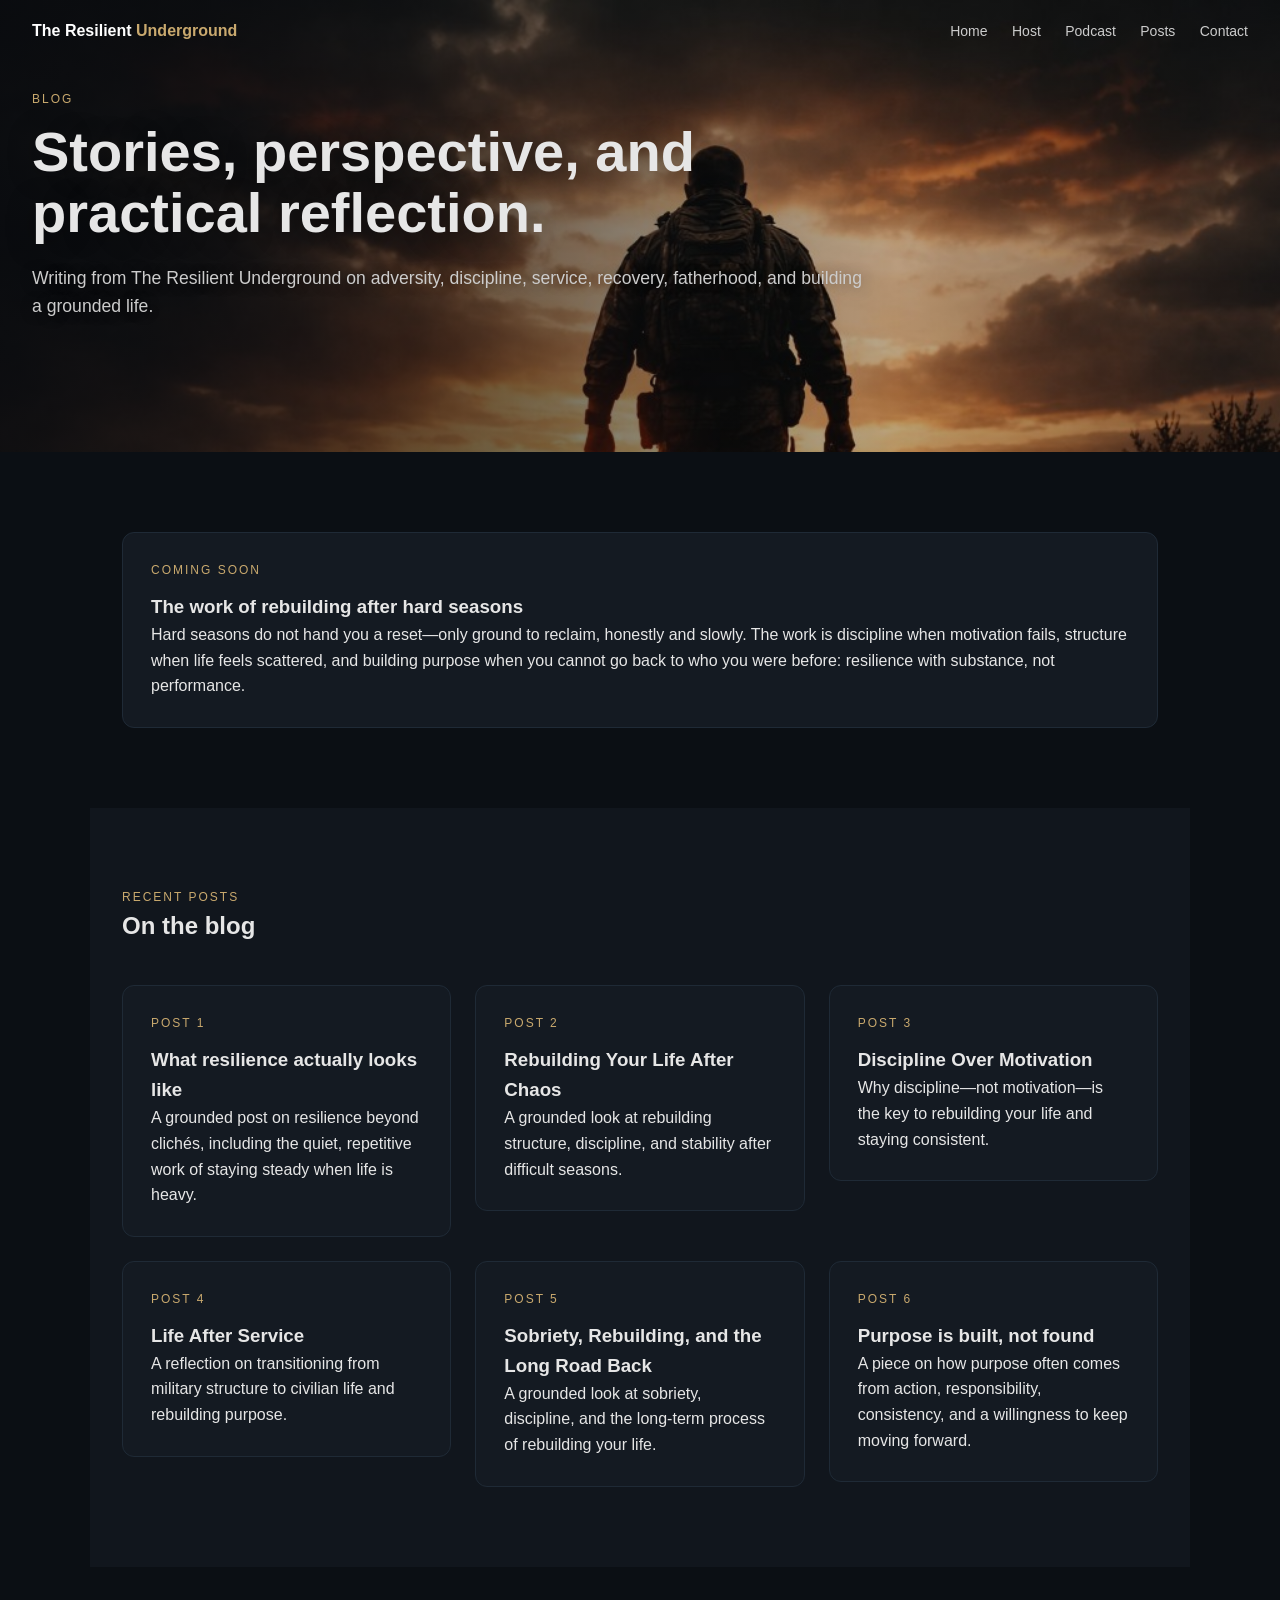
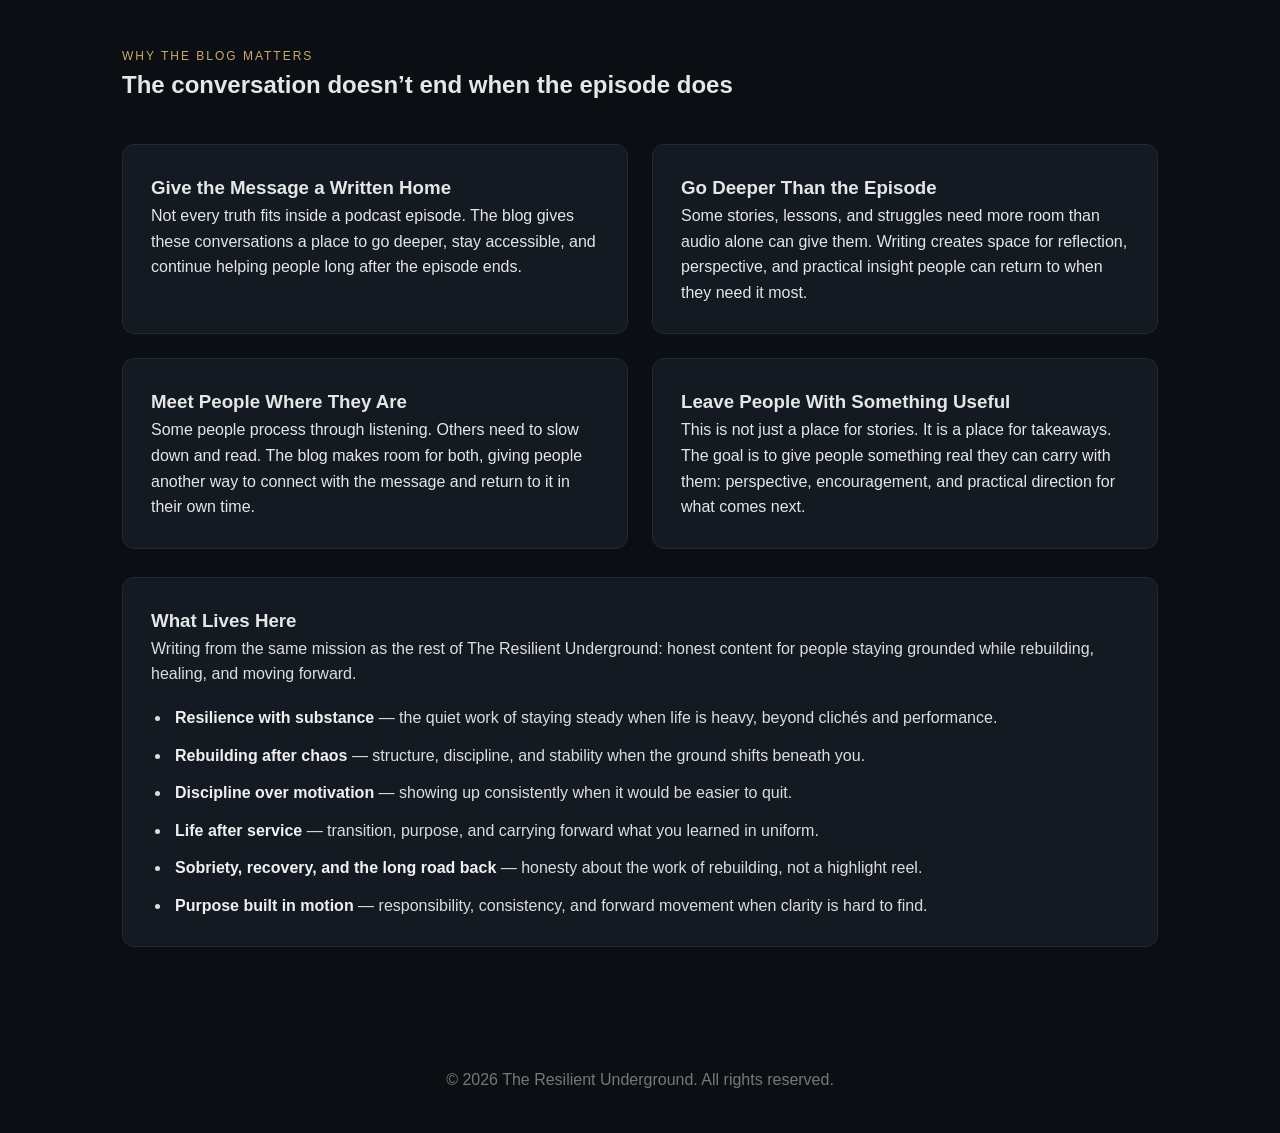
==== blog.html @ d8cbc5ac "Hero image: full-width bleed; keep strip height (100% auto) Made-with: Cursor" ====
<!DOCTYPE html>
<html lang="en">
<head>
<meta charset="UTF-8" />
<meta name="viewport" content="width=device-width, initial-scale=1.0"/>
<link rel="icon" href="favicon.png" type="image/png" />
<link rel="apple-touch-icon" href="favicon.png" />
<title>Blog | The Resilient Underground</title>
<meta name="description" content="Blog posts from The Resilient Underground on resilience, mental health, rebuilding, fatherhood, and purpose." />
<link rel="stylesheet" href="styles.css?v=20260421-2"/>
</head>
<body>

<header class="hero">
<nav class="nav">
<a class="brand" href="index.html" aria-label="The Resilient Underground home">
<span class="logo-main">The Resilient</span>
<span class="logo-accent">Underground</span>
</a>

<div class="nav-links">
<a href="index.html">Home</a>
<a href="host.html">Host</a>
<a href="podcast.html">Podcast</a>
<a href="#posts">Posts</a>
<a href="contact.html">Contact</a>
</div>
</nav>

<div class="hero-inner">
<p class="eyebrow">Blog</p>
<h1>Stories, perspective, and practical reflection.</h1>
<p class="hero-copy">
Writing from The Resilient Underground on adversity, discipline, service, recovery,
fatherhood, and building a grounded life.
</p>
</div>
</header>

<main>
<section id="featured-post" class="section" aria-label="Featured post">
<div class="card">
<p class="eyebrow">Coming Soon</p>
<h3>The work of rebuilding after hard seasons</h3>
<p>
Hard seasons do not hand you a reset—only ground to reclaim, honestly and
slowly. The work is discipline when motivation fails, structure when life
feels scattered, and building purpose when you cannot go back to who you were
before: resilience with substance, not performance.
</p>
</div>
</section>

<section id="posts" class="section section-alt">
<div class="section-header">
<p class="section-kicker">Recent Posts</p>
<h2>On the blog</h2>
</div>

<div class="grid">
<a href="post-1.html" class="post-link">
<div class="card topic-card">
<p class="eyebrow">Post 1</p>
<h3>What resilience actually looks like</h3>
<p>
A grounded post on resilience beyond clichés, including the quiet,
repetitive work of staying steady when life is heavy.
</p>
</div>
</a>

<a href="post-2.html" class="post-link">
<div class="card topic-card">
<p class="eyebrow">Post 2</p>
<h3>Rebuilding Your Life After Chaos</h3>
<p>
A grounded look at rebuilding structure, discipline, and stability after
difficult seasons.
</p>
</div>
</a>

<a href="post-3.html" class="post-link">
<div class="card topic-card">
<p class="eyebrow">Post 3</p>
<h3>Discipline Over Motivation</h3>
<p>
Why discipline—not motivation—is the key to rebuilding your life and staying consistent.
</p>
</div>
</a>

<a href="post-4.html" class="post-link">
<div class="card topic-card">
<p class="eyebrow">Post 4</p>
<h3>Life After Service</h3>
<p>
A reflection on transitioning from military structure to civilian life and rebuilding purpose.
</p>
</div>
</a>

      <a href="post-5.html" class="post-link">
  <div class="card topic-card">
    <p class="eyebrow">Post 5</p>
    <h3>Sobriety, Rebuilding, and the Long Road Back</h3>
    <p>
      A grounded look at sobriety, discipline, and the long-term process of rebuilding your life.
    </p>
  </div>
</a>

<a href="post-6.html" class="post-link">
<div class="card topic-card">
<p class="eyebrow">Post 6</p>
<h3>Purpose is built, not found</h3>
<p>
A piece on how purpose often comes from action, responsibility,
consistency, and a willingness to keep moving forward.
</p>
</div>
</a>
</div>
</section>

<section id="why-blog" class="section">
<div class="section-header">
<p class="section-kicker">Why the Blog Matters</p>
<h2>The conversation doesn’t end when the episode does</h2>
</div>

<div class="two-column">
<div class="card">
<h3>Give the Message a Written Home</h3>
<p>
Not every truth fits inside a podcast episode. The blog gives these conversations a place to go deeper, stay accessible, and continue helping people long after the episode ends.
</p>
</div>

<div class="card">
<h3>Go Deeper Than the Episode</h3>
<p>
Some stories, lessons, and struggles need more room than audio alone can give them. Writing creates space for reflection, perspective, and practical insight people can return to when they need it most.
</p>
</div>

<div class="card">
<h3>Meet People Where They Are</h3>
<p>
Some people process through listening. Others need to slow down and read. The blog makes room for both, giving people another way to connect with the message and return to it in their own time.
</p>
</div>

<div class="card">
<h3>Leave People With Something Useful</h3>
<p>
This is not just a place for stories. It is a place for takeaways. The goal is to give people something real they can carry with them: perspective, encouragement, and practical direction for what comes next.
</p>
</div>
</div>

<div class="card what-lives-here">
<h3>What Lives Here</h3>
<p class="what-lives-intro">
Writing from the same mission as the rest of The Resilient Underground: honest content for people staying grounded while rebuilding, healing, and moving forward.
</p>
<ul class="what-lives-list">
<li><strong>Resilience with substance</strong> — the quiet work of staying steady when life is heavy, beyond clichés and performance.</li>
<li><strong>Rebuilding after chaos</strong> — structure, discipline, and stability when the ground shifts beneath you.</li>
<li><strong>Discipline over motivation</strong> — showing up consistently when it would be easier to quit.</li>
<li><strong>Life after service</strong> — transition, purpose, and carrying forward what you learned in uniform.</li>
<li><strong>Sobriety, recovery, and the long road back</strong> — honesty about the work of rebuilding, not a highlight reel.</li>
<li><strong>Purpose built in motion</strong> — responsibility, consistency, and forward movement when clarity is hard to find.</li>
</ul>
</div>
</section>
</main>

<footer class="footer">
<p>© 2026 The Resilient Underground. All rights reserved.</p>
</footer>

</body>
</html>
---- styles.css ----
/* RESET */
* {
  margin: 0;
  padding: 0;
  box-sizing: border-box;
}

/* BASE */
html {
  overflow-x: hidden;
}

body {
  font-family: -apple-system, BlinkMacSystemFont, "Segoe UI", Roboto, sans-serif;
  background: #0b0f14;
  color: #e6e6e6;
  line-height: 1.6;
  width: 100%;
}

/* NAV */
.nav {
  display: flex;
  justify-content: space-between;
  align-items: center;
  padding: 24px 32px;
  position: relative;
  z-index: 10;
}

.nav-links a {
  margin-left: 20px;
  text-decoration: none;
  color: #ccc;
  font-size: 14px;
}

.nav-links a:hover {
  color: #fff;
}

/* BRAND */
.brand {
  font-weight: bold;
}

a.brand {
  text-decoration: none;
  color: inherit;
  cursor: pointer;
}

a.brand:hover {
  opacity: 0.92;
}

.logo-main {
  color: #fff;
}

.logo-accent {
  color: #c9a96e;
}

/* HERO — one shared block for every page.
   hero-bg.png is 1024×682. The photo strip uses a fraction of full width-height so the
   hero is shorter, main content sits higher, and copy sits under the nav (not pinned
   to the bottom). Taller pages still grow below the strip when copy + nav need it. */
.hero {
  --hero-photo-h-raw: min(calc(100vw * 682 / 1024 * 0.53), 500px);
  --hero-photo-h: max(var(--hero-photo-h-raw), 210px);
  position: relative;
  width: 100vw;
  margin-left: calc(50% - 50vw);
  margin-right: calc(50% - 50vw);
  box-sizing: border-box;
  min-height: var(--hero-photo-h);
  background-color: #0b0f14;
  background-image: none;
  display: flex;
  flex-direction: column;
  justify-content: flex-start;
}

.hero > .nav {
  padding-top: 18px;
  padding-bottom: 18px;
}

.hero::after {
  content: "";
  position: absolute;
  top: 0;
  left: 0;
  right: 0;
  width: 100%;
  height: var(--hero-photo-h);
  z-index: 0;
  overflow: hidden;
  background-color: #0b0f14;
  background-image: url("hero-bg.png");
  /* Full bleed left–right; strip height unchanged—extra image height clips at bottom */
  background-size: 100% auto;
  background-position: center top;
  background-repeat: no-repeat;
  pointer-events: none;
}

/* Readable overlay: keeps gold/white text legible without changing palette */
.hero::before {
  content: "";
  position: absolute;
  inset: 0;
  z-index: 1;
  pointer-events: none;
  background: linear-gradient(
    90deg,
    rgba(8, 10, 14, 0.88) 0%,
    rgba(8, 10, 14, 0.55) 42%,
    rgba(8, 10, 14, 0.28) 70%,
    rgba(8, 10, 14, 0.45) 100%
  );
}

.hero-inner {
  position: relative;
  z-index: 2;
  padding: 28px 32px 36px;
  max-width: 900px;
}

.hero-inner h1 {
  text-shadow: 0 2px 28px rgba(0, 0, 0, 0.45);
}

/* Home — tighter headline so copy sits in the left “sky” band beside the figure */
.hero--home .hero-inner h1 {
  font-size: clamp(2rem, 4.8vw, 2.85rem);
  line-height: 1.12;
  margin-bottom: 14px;
}

.hero-inner .hero-copy {
  text-shadow: 0 1px 14px rgba(0, 0, 0, 0.35);
}

/* TEXT STYLES */
.eyebrow {
  text-transform: uppercase;
  letter-spacing: 2px;
  font-size: 12px;
  color: #c9a96e;
  margin-bottom: 12px;
}

h1 {
  font-size: 3.5rem;
  line-height: 1.1;
  margin-bottom: 20px;
}

.hero-copy {
  font-size: 1.1rem;
  color: #ccc;
  margin-bottom: 24px;
}

/* BUTTONS */
.btn-primary {
  background: #c9a96e;
  color: #000;
  padding: 12px 22px;
  border-radius: 6px;
  text-decoration: none;
  font-weight: 600;
  margin-right: 10px;
}

.btn-secondary {
  border: 1px solid #555;
  color: #ddd;
  padding: 12px 22px;
  border-radius: 6px;
  text-decoration: none;
}

/* SECTIONS */
.section {
  padding: 80px 32px;
  max-width: 1100px;
  margin: auto;
}

.section-alt {
  background: #11161d;
}

/* HEADERS */
.section-header {
  margin-bottom: 40px;
}

.section-kicker {
  color: #c9a96e;
  font-size: 12px;
  text-transform: uppercase;
  letter-spacing: 2px;
}

/* GRID */
.grid {
  display: grid;
  grid-template-columns: repeat(3, 1fr);
  gap: 24px;
}

/* TWO COLUMN */
.two-column {
  display: grid;
  grid-template-columns: repeat(2, 1fr);
  gap: 24px;
}

/* CARDS */
.card {
  background: #141a22;
  padding: 28px;
  border-radius: 12px;
  border: 1px solid #1f2a36;
  transition: 0.2s ease;
}

.card:hover {
  transform: translateY(-4px);
  border-color: #c9a96e;
}

/* Blog — “What Lives Here” thematic list */
.what-lives-here {
  margin-top: 28px;
}

.what-lives-intro {
  margin-bottom: 18px;
  color: #ddd;
}

.what-lives-list {
  margin: 0;
  padding-left: 1.25rem;
  color: #ddd;
  display: flex;
  flex-direction: column;
  gap: 12px;
}

.what-lives-list li {
  padding-left: 0.25rem;
}

.what-lives-list strong {
  color: #f0f0f0;
  font-weight: 600;
}

/* BLOG */
.blog-container {
  max-width: 800px;
  margin: auto;
}

.host-bio p {
  margin-bottom: 1.35rem;
  color: #ddd;
  font-size: 1.05rem;
  line-height: 1.7;
}

.host-bio p:last-child {
  margin-bottom: 0;
}

.blog-intro {
  font-size: 1.2rem;
  margin-bottom: 24px;
  color: #ddd;
}

.blog-container h2 {
  margin-top: 28px;
  margin-bottom: 10px;
}

.blog-close {
  margin-top: 40px;
  font-weight: bold;
}

/* LINKS */
.post-link {
  text-decoration: none;
  color: inherit;
}

/* LAUNCH EMAIL SIGNUP */
.signup {
  display: flex;
  flex-direction: column;
  gap: 10px;
  margin-top: 22px;
}

.signup-label {
  position: absolute;
  width: 1px;
  height: 1px;
  padding: 0;
  margin: -1px;
  overflow: hidden;
  clip: rect(0, 0, 0, 0);
  white-space: nowrap;
  border: 0;
}

.signup-honeypot {
  position: absolute;
  left: -9999px;
  width: 1px;
  height: 1px;
  opacity: 0;
}

.signup-row {
  display: flex;
  gap: 12px;
  flex-wrap: wrap;
  align-items: stretch;
}

.signup-row input[type="email"] {
  flex: 1 1 260px;
  min-width: 220px;
  padding: 14px 16px;
  border-radius: 10px;
  border: 1px solid #39444f;
  background: #0f1419;
  color: #e6e6e6;
  font-size: 1rem;
}

.signup-row input[type="email"]::placeholder {
  color: #98a3ad;
}

.signup-row input[type="email"]:focus {
  outline: 2px solid #c9a96e;
  outline-offset: 2px;
}

.signup-row button[type="submit"] {
  padding: 14px 22px;
  border: none;
  border-radius: 10px;
  background: #c9a96e;
  color: #0b0f14;
  font-weight: 700;
  font-size: 1rem;
  cursor: pointer;
}

.signup-row button[type="submit"]:hover {
  filter: brightness(1.05);
}

.signup-thanks {
  display: none;
  margin-top: 16px;
  padding: 14px 16px;
  border-radius: 10px;
  border: 1px solid #2a4a3a;
  background: rgba(42, 74, 58, 0.25);
  color: #c8e6d5;
}

.signup-thanks:target {
  display: block;
}

.small-note {
  margin-top: 12px;
  color: #9eabb6;
  font-size: 0.9rem;
}

/* CONTACT */
.contact-intro-card .contact-email-link {
  font-size: 1.25rem;
  font-weight: 600;
  color: #c9a96e;
  text-decoration: none;
  word-break: break-all;
}

.contact-intro-card .contact-email-link:hover {
  text-decoration: underline;
}

.contact-form-lead {
  margin-top: 12px;
  max-width: 640px;
  color: #b8c0c8;
  font-size: 1rem;
  line-height: 1.55;
}

.contact-form-lead a {
  color: #c9a96e;
  text-decoration: none;
}

.contact-form-lead a:hover {
  text-decoration: underline;
}

.contact-form {
  display: flex;
  flex-direction: column;
  gap: 18px;
  margin-top: 8px;
  max-width: 560px;
}

.contact-honeypot {
  position: absolute;
  left: -9999px;
  width: 1px;
  height: 1px;
  opacity: 0;
}

.contact-field {
  display: flex;
  flex-direction: column;
  gap: 8px;
}

.contact-label {
  font-size: 0.9rem;
  font-weight: 600;
  color: #c8d0d8;
}

.contact-form input[type="text"],
.contact-form input[type="email"],
.contact-form textarea {
  padding: 14px 16px;
  border-radius: 10px;
  border: 1px solid #39444f;
  background: #0f1419;
  color: #e6e6e6;
  font-size: 1rem;
  font-family: inherit;
  width: 100%;
}

.contact-form textarea {
  resize: vertical;
  min-height: 140px;
}

.contact-form input::placeholder,
.contact-form textarea::placeholder {
  color: #98a3ad;
}

.contact-form input:focus,
.contact-form textarea:focus {
  outline: 2px solid #c9a96e;
  outline-offset: 2px;
}

.contact-submit {
  align-self: flex-start;
  margin-top: 4px;
  padding: 14px 26px;
  border: none;
  border-radius: 10px;
  background: #c9a96e;
  color: #0b0f14;
  font-weight: 700;
  font-size: 1rem;
  cursor: pointer;
  font-family: inherit;
}

.contact-submit:hover {
  filter: brightness(1.05);
}

.contact-thanks {
  display: none;
  margin-top: 20px;
  padding: 14px 16px;
  border-radius: 10px;
  border: 1px solid #2a4a3a;
  background: rgba(42, 74, 58, 0.25);
  color: #c8e6d5;
}

.contact-thanks:target {
  display: block;
}

.contact-inline-link {
  color: #c9a96e;
  text-decoration: none;
}

.contact-inline-link:hover {
  text-decoration: underline;
}

/* PODCAST — pre-launch / Libsyn */
.podcast-soon-line {
  margin: 12px 0 0;
  max-width: 560px;
  color: #b8c0c8;
  font-size: 1.1rem;
}

.listen-link-cta--disabled {
  display: inline-block;
  margin-top: 8px;
  padding: 12px 18px;
  border-radius: 10px;
  background: #3d3a32;
  color: #8a8580;
  font-weight: 700;
  cursor: not-allowed;
  user-select: none;
}

.podcast-player-card .podcast-embed {
  margin-top: 18px;
  border-radius: 12px;
  overflow: hidden;
  border: 1px solid #2a333c;
  background: #0b0f14;
}

.podcast-embed__frame {
  display: block;
  width: 100%;
  height: 90px;
  border: 0;
  vertical-align: bottom;
}

.listen-card .listen-list {
  list-style: none;
  margin: 20px 0 0;
  padding: 0;
  display: flex;
  flex-wrap: wrap;
  gap: 12px;
}

.listen-link {
  display: inline-block;
  padding: 12px 18px;
  border-radius: 10px;
  border: 1px solid #39444f;
  color: #e6e6e6;
  text-decoration: none;
  font-weight: 600;
  font-size: 0.95rem;
  transition: border-color 0.2s ease, color 0.2s ease;
}

.listen-link:hover {
  border-color: #c9a96e;
  color: #fff;
}

.listen-link--disabled {
  pointer-events: none;
  cursor: not-allowed;
  opacity: 0.9;
}

.listen-link--disabled:hover {
  border-color: #39444f;
  color: #e6e6e6;
}

.listen-link-cta {
  display: inline-block;
  margin-top: 8px;
  padding: 12px 18px;
  border-radius: 10px;
  background: #c9a96e;
  color: #0b0f14;
  text-decoration: none;
  font-weight: 700;
}

.listen-link-cta:hover {
  filter: brightness(1.06);
}

/* FOOTER */
.footer {
  text-align: center;
  padding: 40px;
  color: #777;
}

/* ========================= */
/* RESPONSIVE FIX (IMPORTANT) */
/* ========================= */

/* Keep horizontal longer */
@media (max-width: 900px) {
  .grid {
    grid-template-columns: 1fr;
  }
}

/* Only stack two-column on smaller screens */
@media (max-width: 700px) {
  .two-column {
    grid-template-columns: 1fr;
  }

  h1 {
    font-size: 2.4rem;
  }

  .hero--home .hero-inner h1 {
    font-size: clamp(1.75rem, 7vw, 2.35rem);
  }

  .nav {
    flex-direction: column;
    align-items: flex-start;
  }

  .nav-links {
    margin-top: 10px;
  }
}
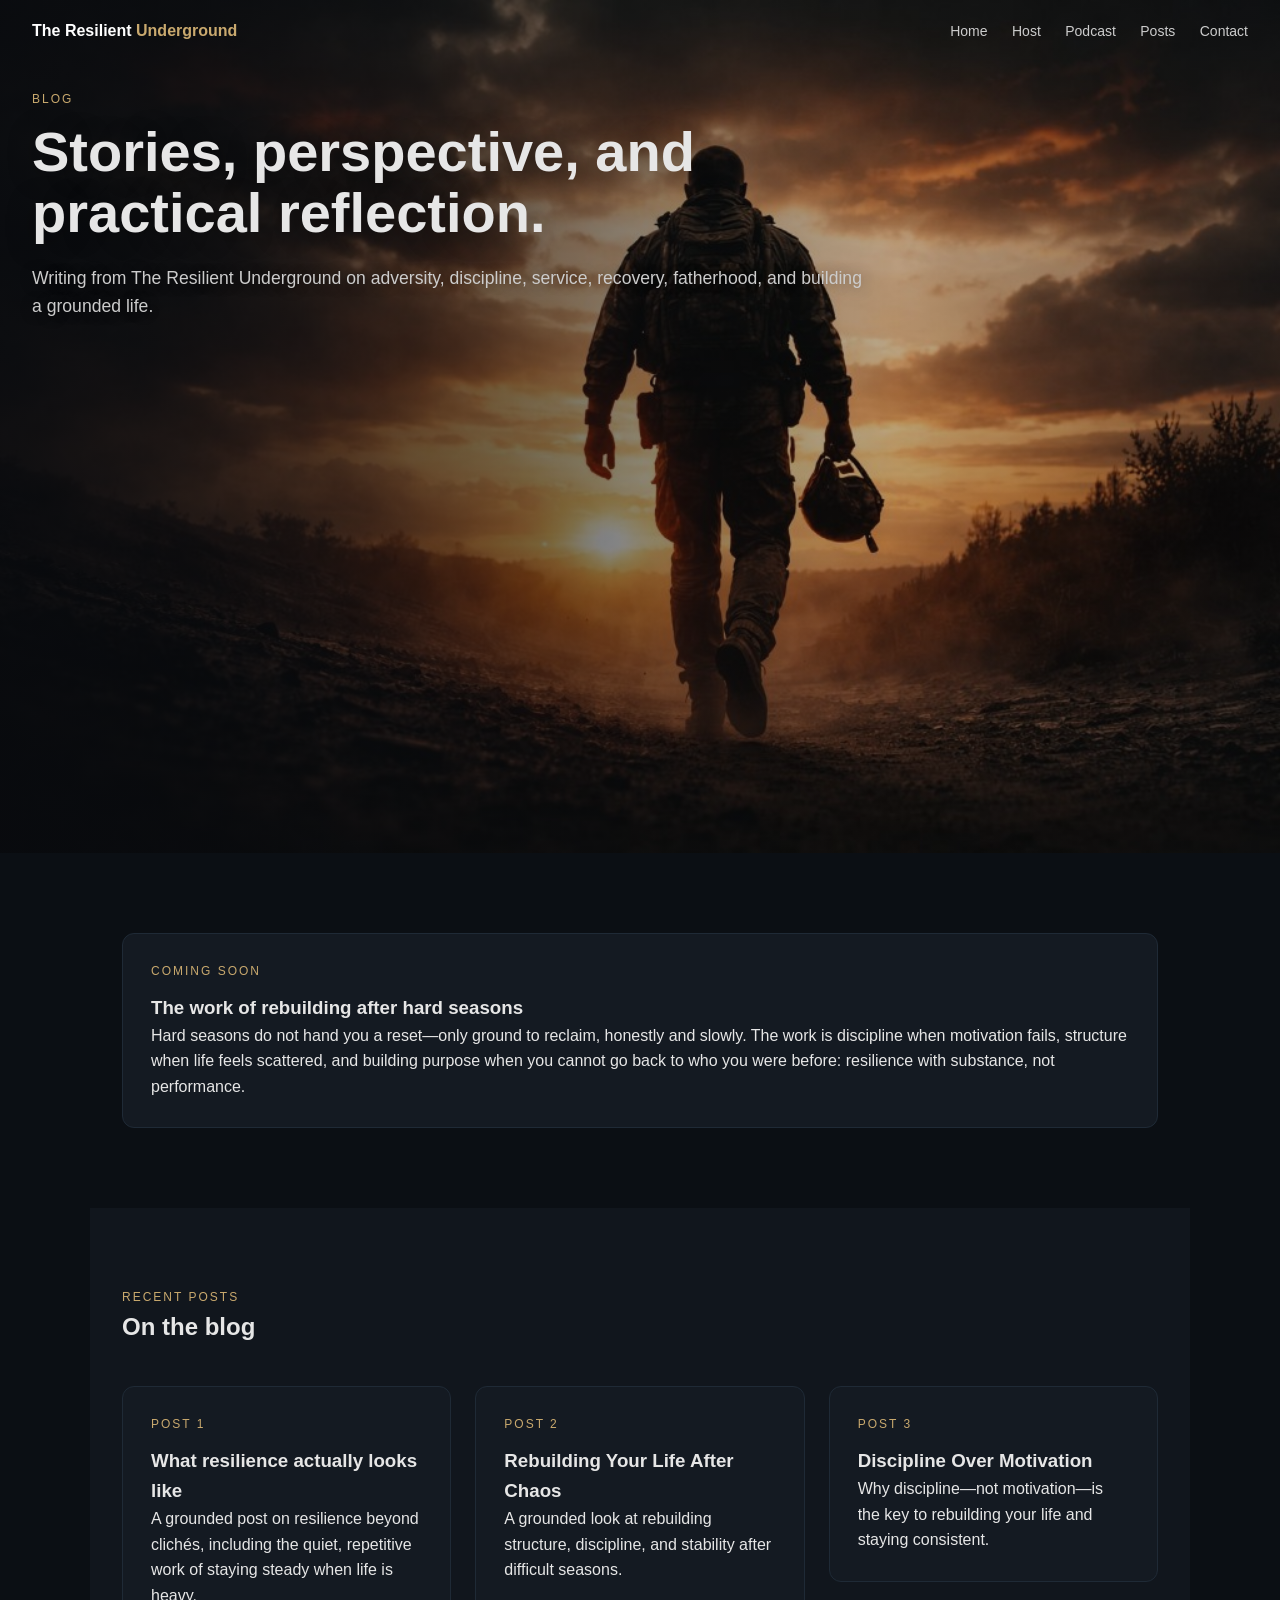
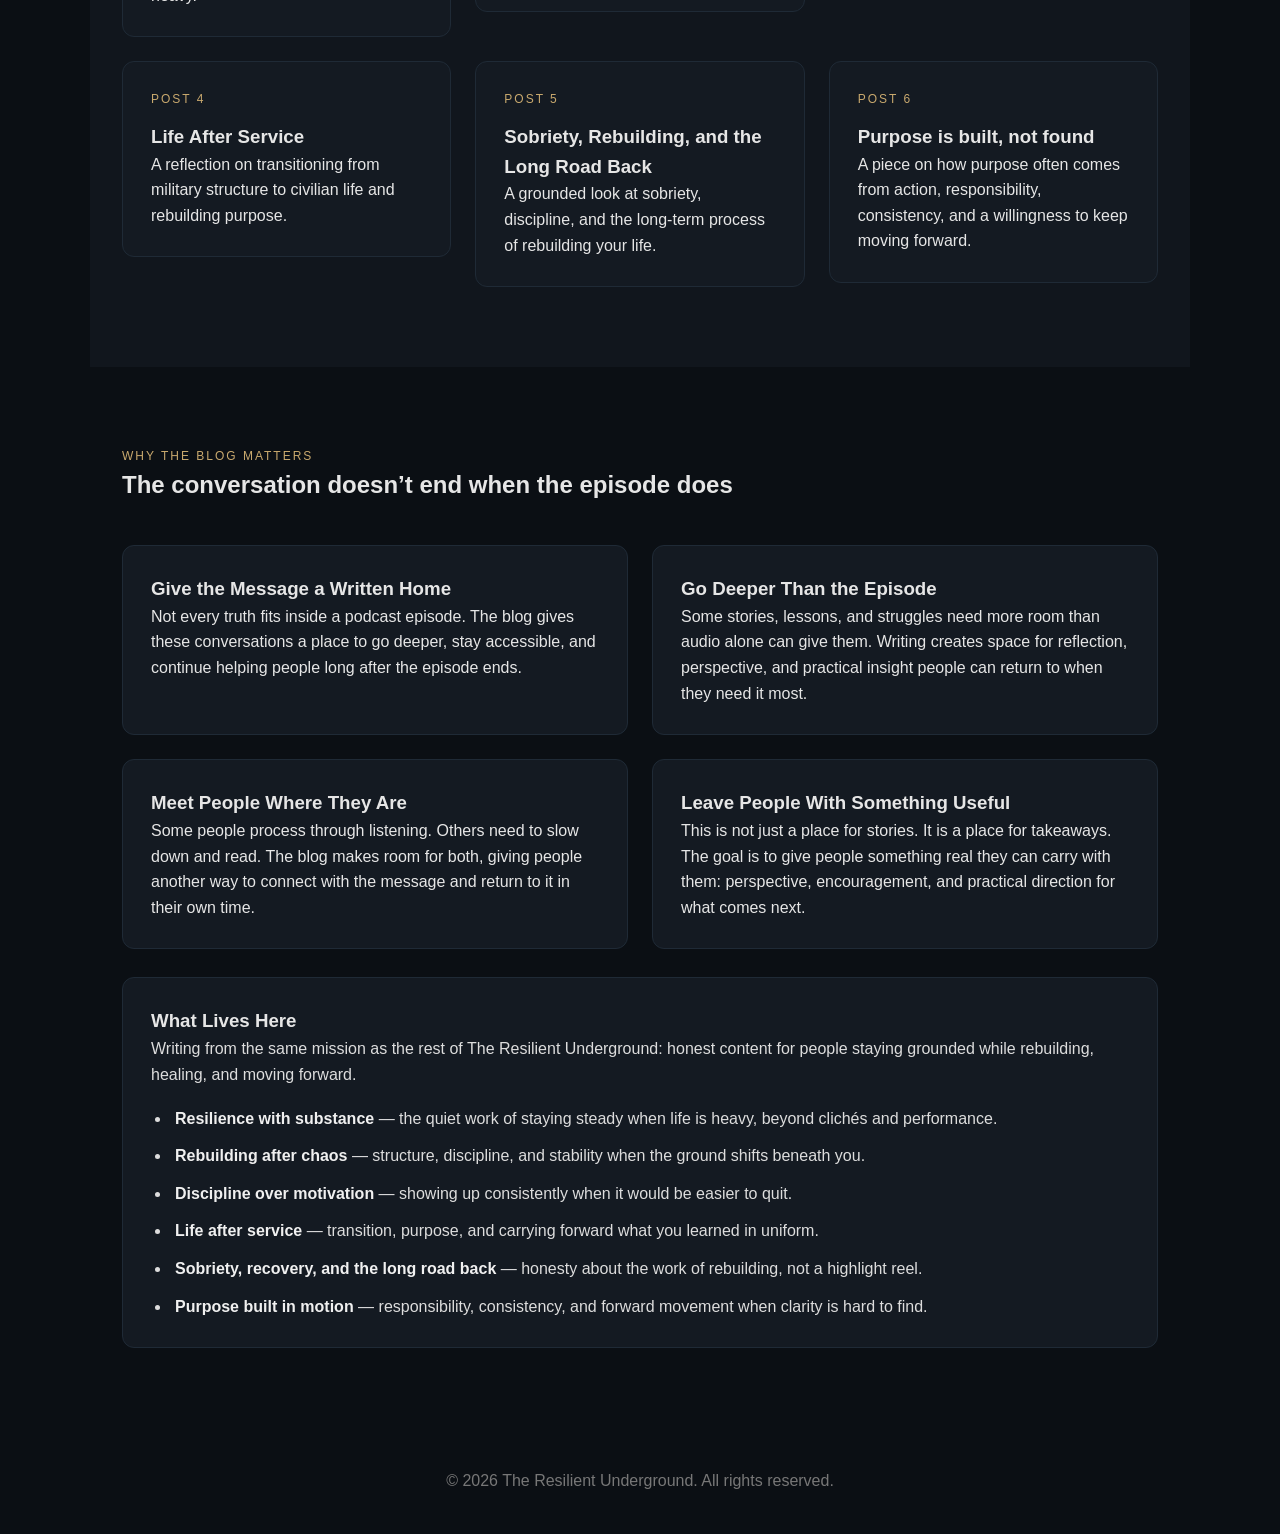
==== commit 12ccd890: "Hero: show full image at full width (aspect-ratio strip, no crop) Made-with: Cursor" ====
--- a/blog.html
+++ b/blog.html
@@ -7,7 +7,7 @@
 <link rel="apple-touch-icon" href="favicon.png" />
 <title>Blog | The Resilient Underground</title>
 <meta name="description" content="Blog posts from The Resilient Underground on resilience, mental health, rebuilding, fatherhood, and purpose." />
-<link rel="stylesheet" href="styles.css?v=20260421-2"/>
+<link rel="stylesheet" href="styles.css?v=20260421-3"/>
 </head>
 <body>
 
--- a/styles.css
+++ b/styles.css
@@ -63,12 +63,10 @@
 }
 
 /* HERO — one shared block for every page.
-   hero-bg.png is 1024×682. The photo strip uses a fraction of full width-height so the
-   hero is shorter, main content sits higher, and copy sits under the nav (not pinned
-   to the bottom). Taller pages still grow below the strip when copy + nav need it. */
+   hero-bg.png is 1024×682. Full bleed width with background-size: 100% auto; strip height
+   matches that aspect ratio so the entire image is visible (uniform scale, no cropping). */
 .hero {
-  --hero-photo-h-raw: min(calc(100vw * 682 / 1024 * 0.53), 500px);
-  --hero-photo-h: max(var(--hero-photo-h-raw), 210px);
+  --hero-photo-h: calc(100vw * 682 / 1024);
   position: relative;
   width: 100vw;
   margin-left: calc(50% - 50vw);
@@ -96,10 +94,9 @@
   width: 100%;
   height: var(--hero-photo-h);
   z-index: 0;
-  overflow: hidden;
   background-color: #0b0f14;
   background-image: url("hero-bg.png");
-  /* Full bleed left–right; strip height unchanged—extra image height clips at bottom */
+  /* Full width; height of layer matches image aspect ratio → whole image, proportional */
   background-size: 100% auto;
   background-position: center top;
   background-repeat: no-repeat;
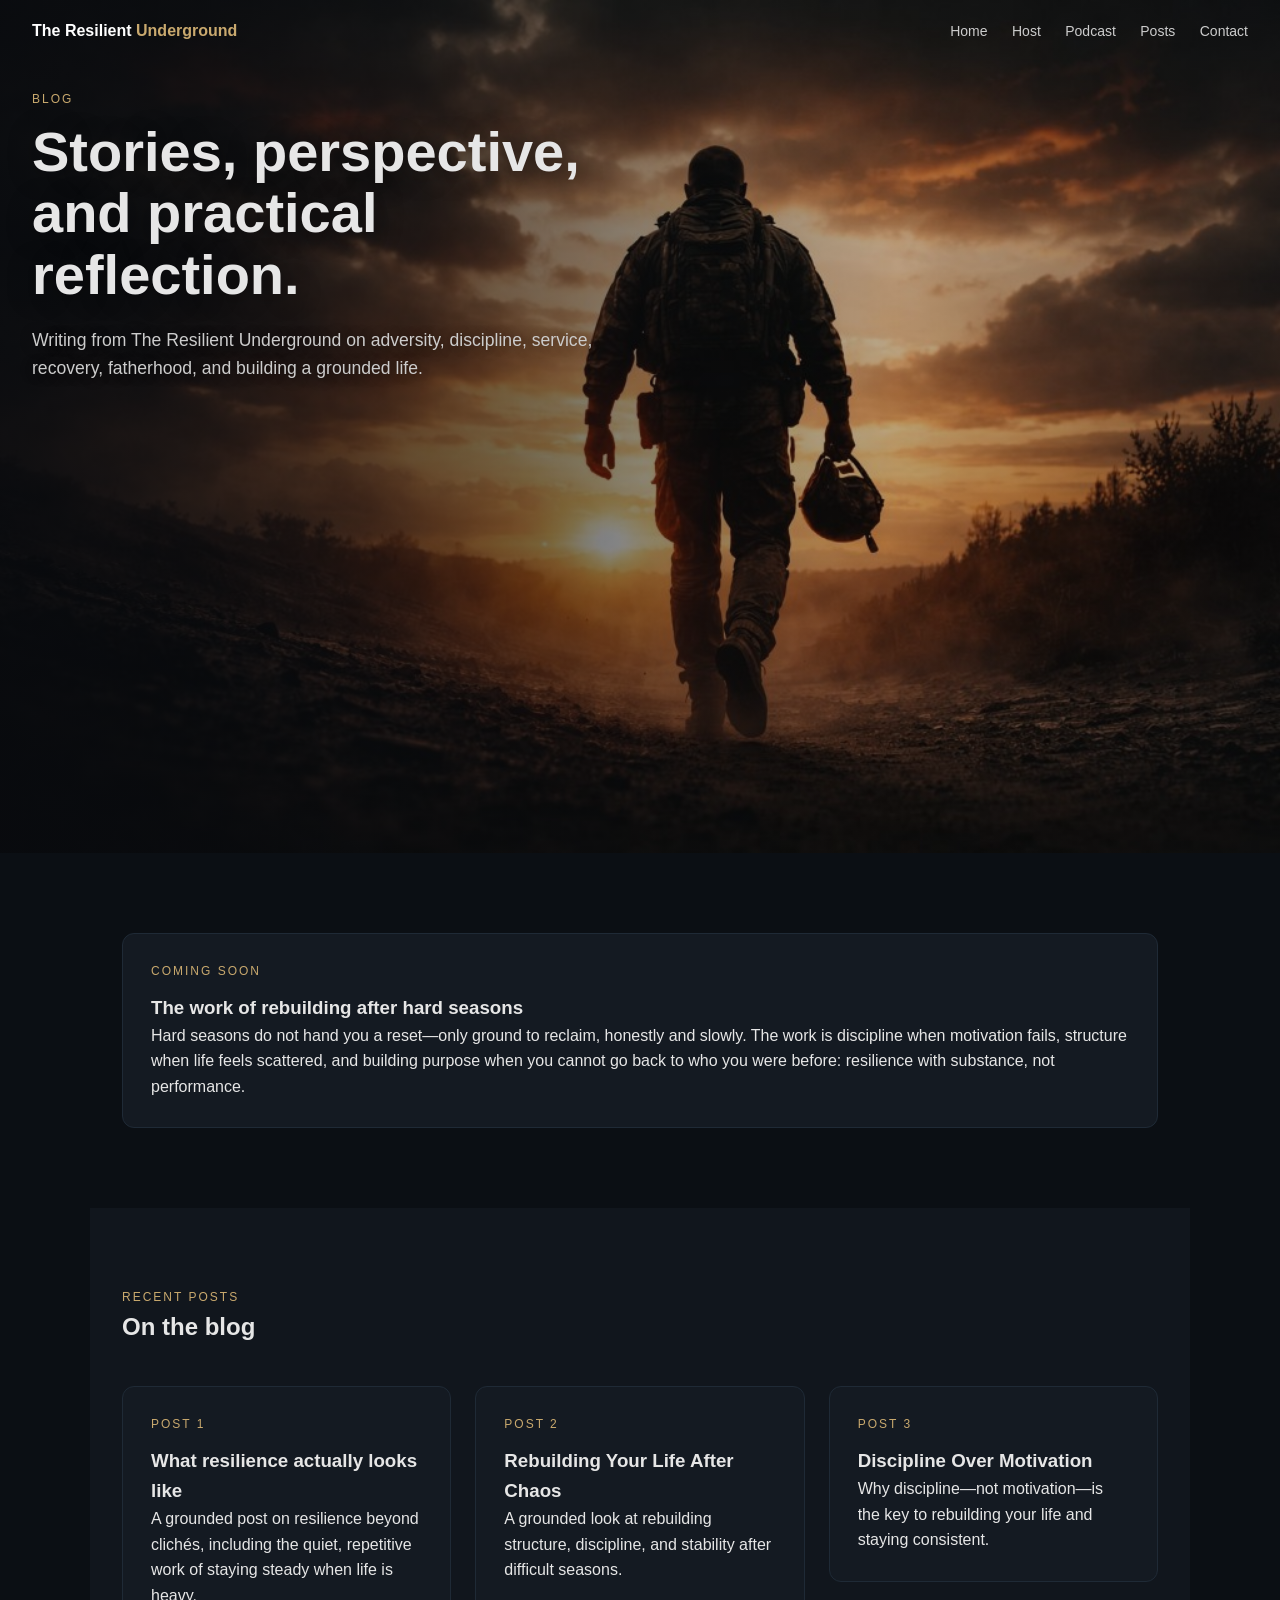
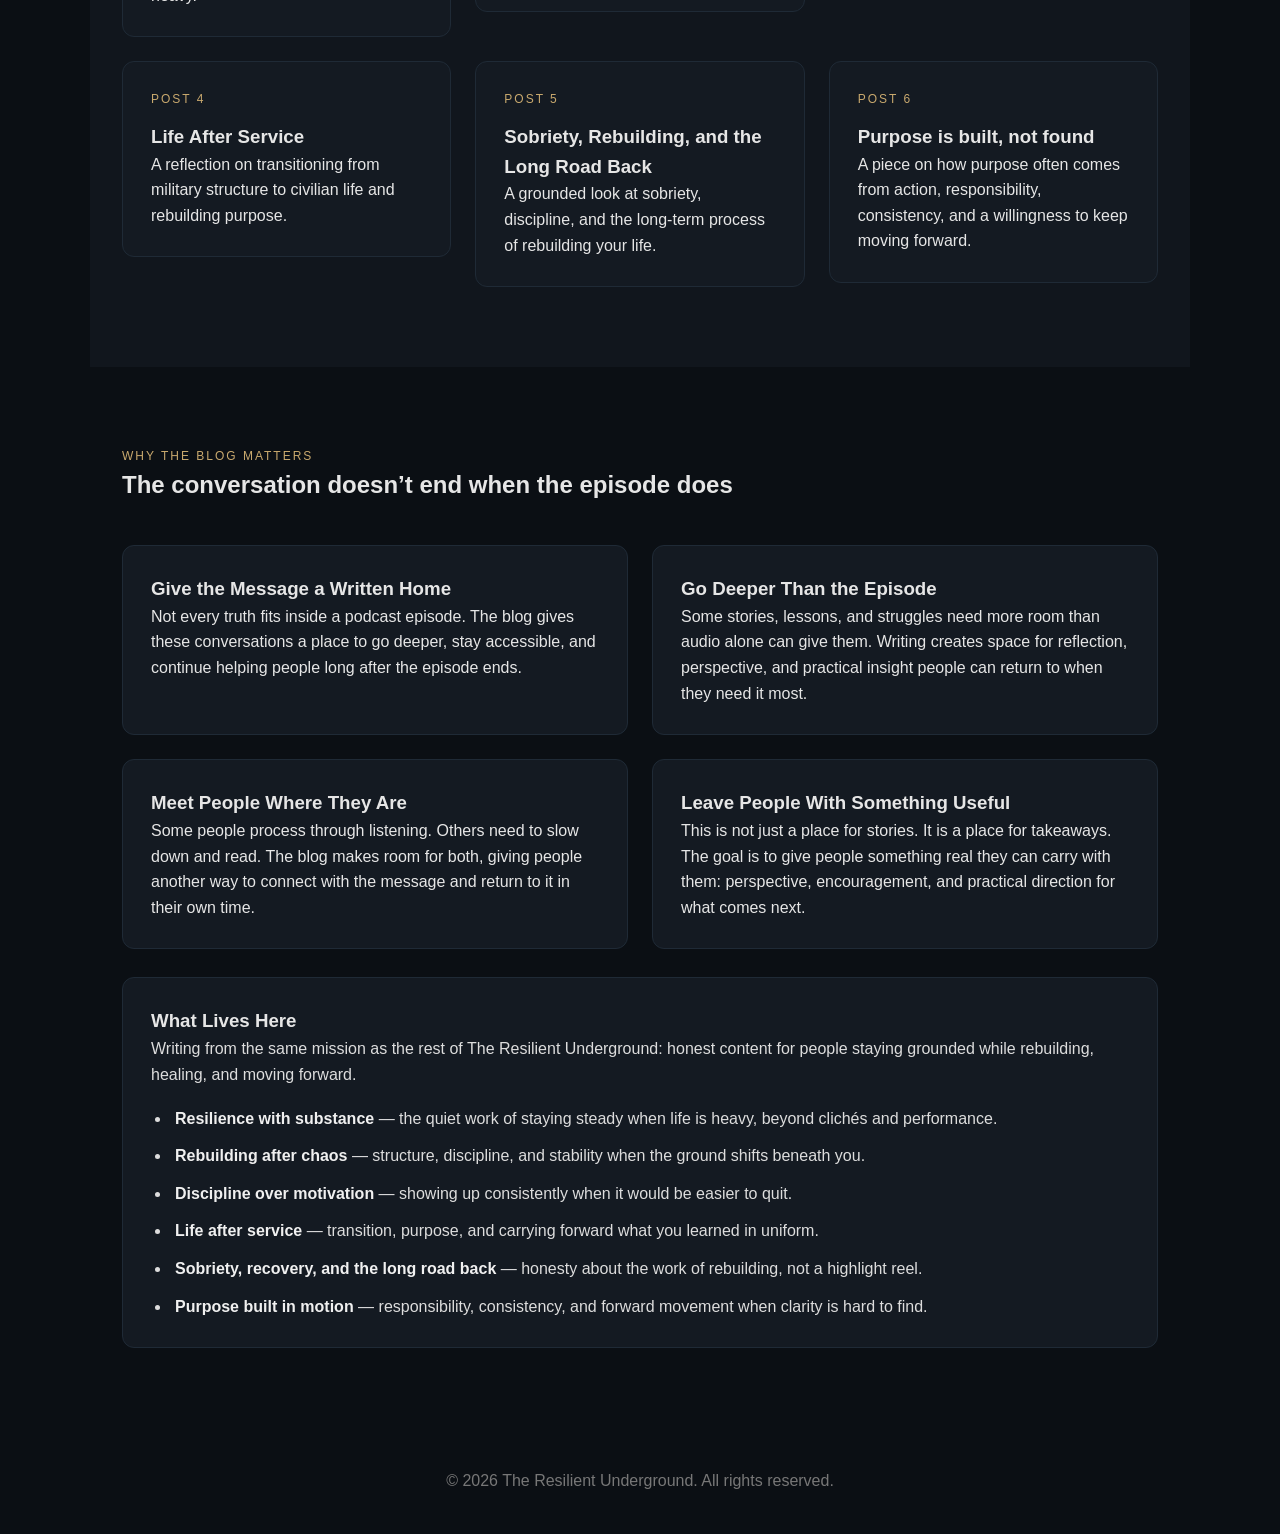
==== commit 3f6a2289: "Tune blog/contact hero text wrapping and refresh CSS cache. Constrain blog headline/copy widths for " ====
--- a/blog.html
+++ b/blog.html
@@ -7,11 +7,11 @@
 <link rel="apple-touch-icon" href="favicon.png" />
 <title>Blog | The Resilient Underground</title>
 <meta name="description" content="Blog posts from The Resilient Underground on resilience, mental health, rebuilding, fatherhood, and purpose." />
-<link rel="stylesheet" href="styles.css?v=20260421-3"/>
+<link rel="stylesheet" href="styles.css?v=20260422-2"/>
 </head>
 <body>
 
-<header class="hero">
+<header class="hero hero--blog">
 <nav class="nav">
 <a class="brand" href="index.html" aria-label="The Resilient Underground home">
 <span class="logo-main">The Resilient</span>
--- a/styles.css
+++ b/styles.css
@@ -137,6 +137,39 @@
   margin-bottom: 14px;
 }
 
+.hero--home .hero-inner {
+  padding-top: 52px;
+  max-width: 680px;
+}
+
+.hero--home .hero-inner .hero-copy {
+  max-width: 620px;
+}
+
+.hero--blog {
+  --hero-photo-h: calc(100vw * 682 / 1024);
+}
+
+.hero--blog .hero-inner {
+  max-width: 680px;
+}
+
+.hero--blog .hero-copy {
+  max-width: 590px;
+}
+
+.hero--contact {
+  --hero-photo-h: calc(100vw * 682 / 1024);
+}
+
+.hero--contact .hero-inner {
+  max-width: 700px;
+}
+
+.hero--contact .hero-copy {
+  max-width: 680px;
+}
+
 .hero-inner .hero-copy {
   text-shadow: 0 1px 14px rgba(0, 0, 0, 0.35);
 }
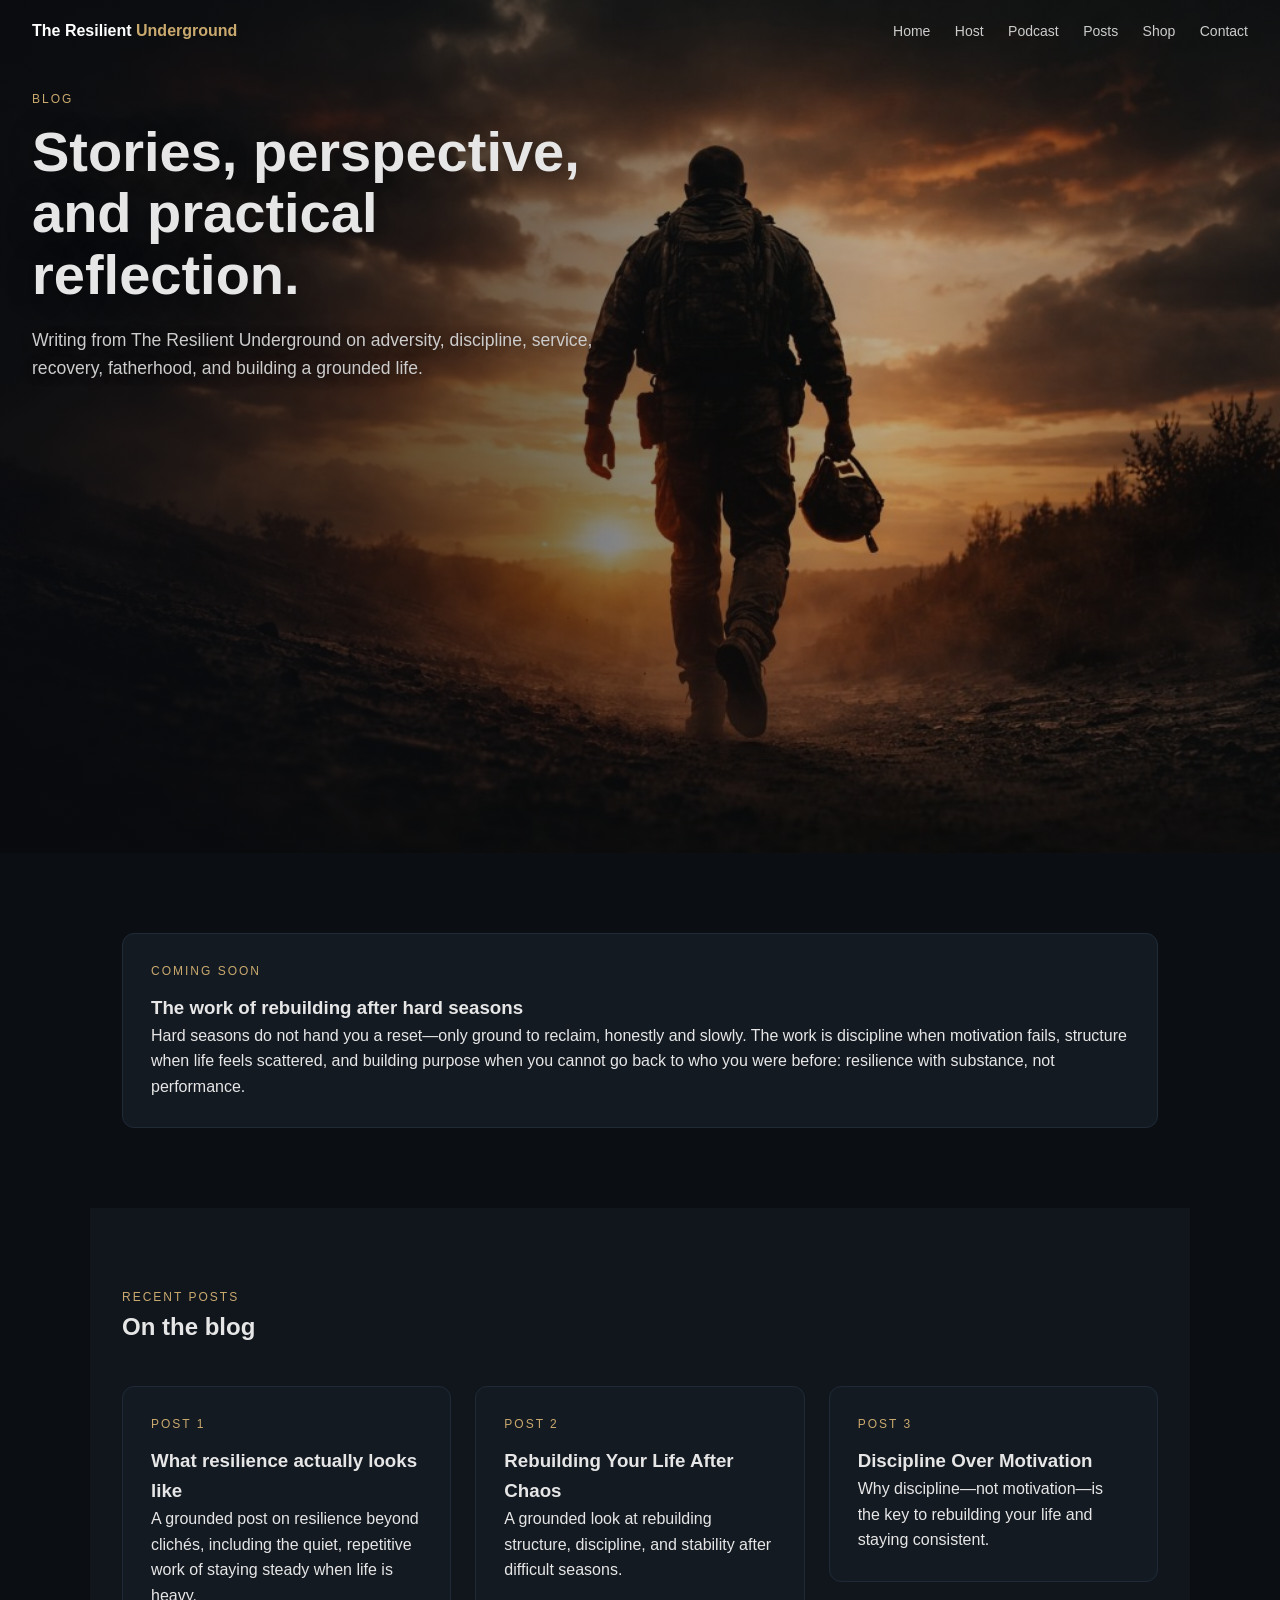
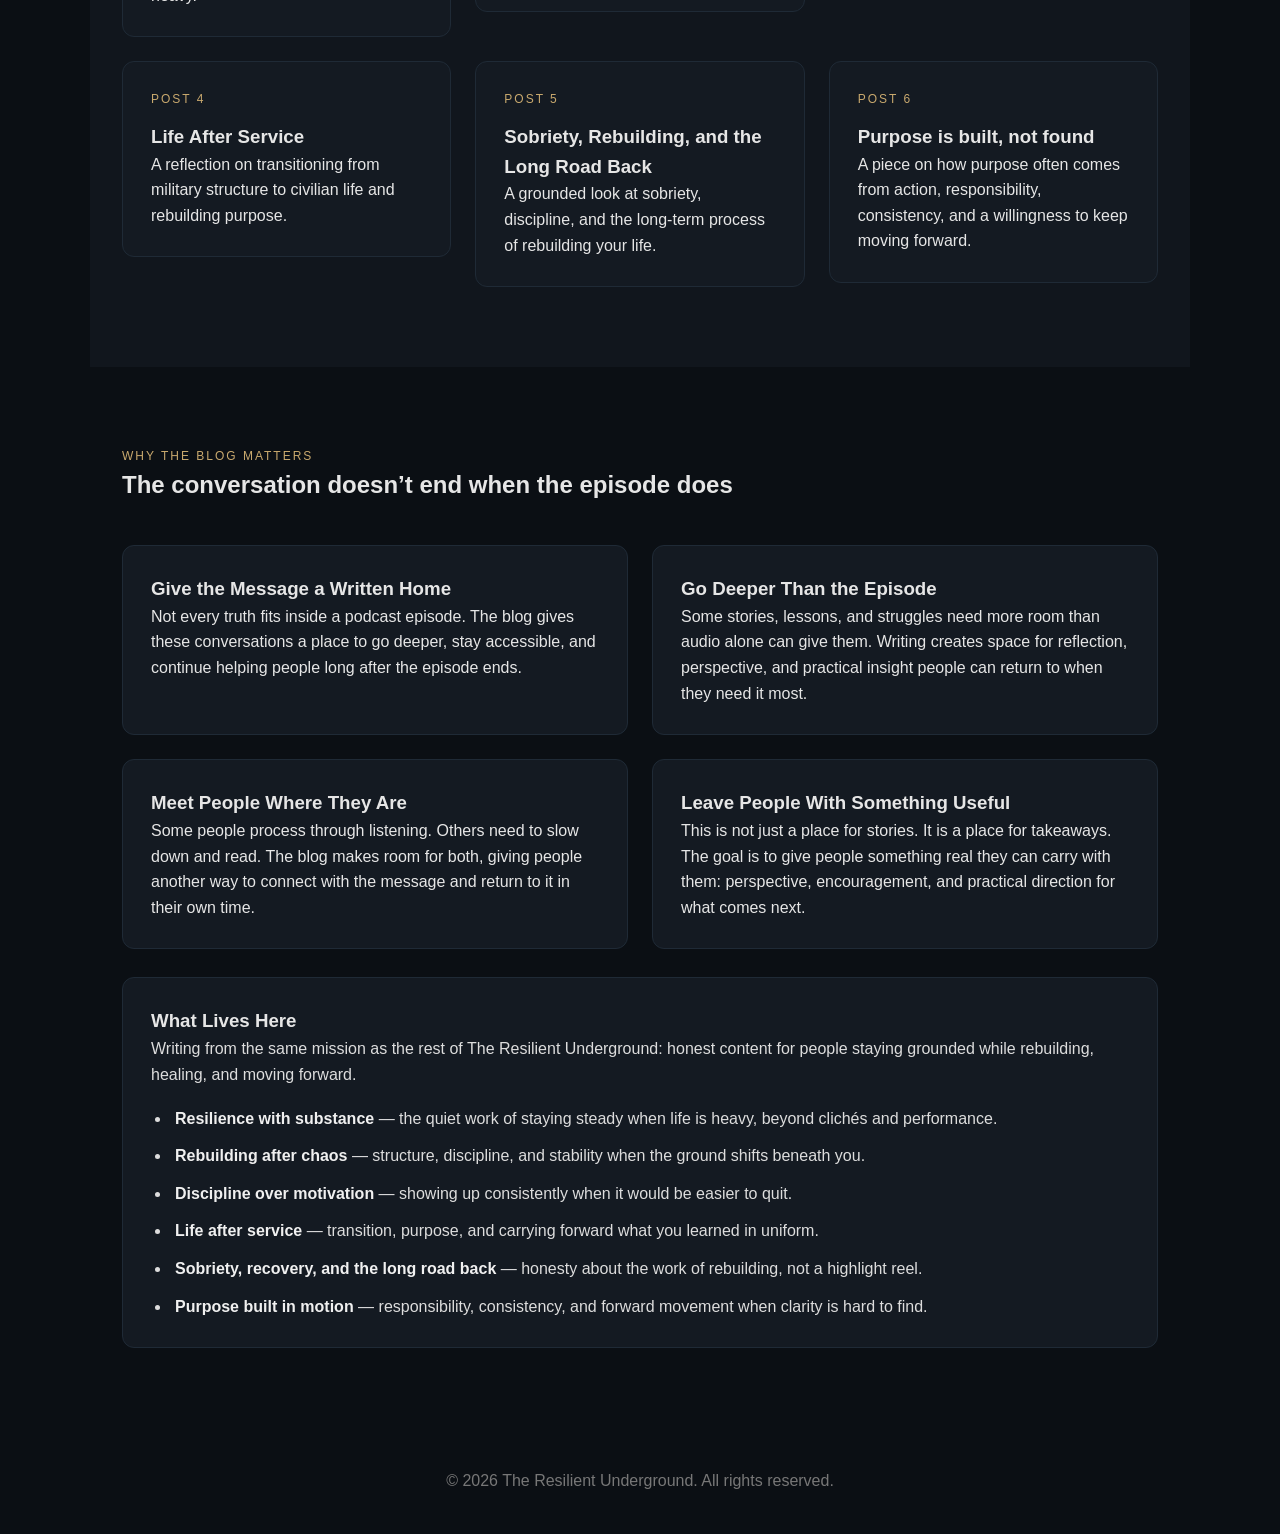
==== commit 75d03a0f: "Add Shop page with hero, product preview grid, and Coming Soon message New shop.html reuses the shar" ====
--- a/blog.html
+++ b/blog.html
@@ -23,6 +23,7 @@
 <a href="host.html">Host</a>
 <a href="podcast.html">Podcast</a>
 <a href="#posts">Posts</a>
+<a href="shop.html">Shop</a>
 <a href="contact.html">Contact</a>
 </div>
 </nav>
--- a/styles.css
+++ b/styles.css
@@ -170,6 +170,18 @@
   max-width: 680px;
 }
 
+.hero--shop {
+  --hero-photo-h: calc(100vw * 682 / 1024);
+}
+
+.hero--shop .hero-inner {
+  max-width: 700px;
+}
+
+.hero--shop .hero-copy {
+  max-width: 640px;
+}
+
 .hero-inner .hero-copy {
   text-shadow: 0 1px 14px rgba(0, 0, 0, 0.35);
 }
@@ -638,6 +650,131 @@
   filter: brightness(1.06);
 }
 
+/* SHOP — coming-soon banner + product preview cards */
+.coming-soon-card {
+  text-align: center;
+}
+
+.coming-soon-card h2 {
+  margin-bottom: 10px;
+}
+
+.coming-soon-copy {
+  max-width: 640px;
+  margin: 0 auto;
+  color: #c8d0d8;
+  font-size: 1.05rem;
+}
+
+.coming-soon-copy a {
+  color: #c9a96e;
+  text-decoration: none;
+  font-weight: 600;
+}
+
+.coming-soon-copy a:hover {
+  text-decoration: underline;
+}
+
+.product-grid {
+  gap: 28px;
+}
+
+.product-card {
+  display: flex;
+  flex-direction: column;
+}
+
+/* Square thumbnail well — holds the placeholder now, the final <img> later */
+.product-thumb {
+  position: relative;
+  aspect-ratio: 1 / 1;
+  border-radius: 10px;
+  overflow: hidden;
+  margin-bottom: 18px;
+  background: #0f1419;
+  border: 1px solid #1f2a36;
+}
+
+.product-thumb__img {
+  display: block;
+  width: 100%;
+  height: 100%;
+  object-fit: cover;
+}
+
+.product-thumb__placeholder {
+  position: absolute;
+  inset: 0;
+  display: flex;
+  align-items: center;
+  justify-content: center;
+  text-align: center;
+  padding: 16px;
+  color: #7f8b96;
+  font-size: 0.95rem;
+  letter-spacing: 1px;
+  text-transform: uppercase;
+  background-image: repeating-linear-gradient(
+    45deg,
+    rgba(201, 169, 110, 0.05) 0,
+    rgba(201, 169, 110, 0.05) 12px,
+    transparent 12px,
+    transparent 24px
+  );
+}
+
+.product-badge {
+  position: absolute;
+  top: 12px;
+  left: 12px;
+  padding: 5px 12px;
+  border-radius: 999px;
+  background: rgba(201, 169, 110, 0.92);
+  color: #0b0f14;
+  font-size: 0.72rem;
+  font-weight: 700;
+  text-transform: uppercase;
+  letter-spacing: 1px;
+}
+
+.product-name {
+  margin-bottom: 8px;
+}
+
+.product-desc {
+  color: #b8c0c8;
+  font-size: 0.98rem;
+  margin-bottom: 18px;
+}
+
+.product-cta {
+  align-self: flex-start;
+  margin-top: auto;
+  padding: 11px 20px;
+  border-radius: 10px;
+  background: #c9a96e;
+  color: #0b0f14;
+  text-decoration: none;
+  font-weight: 700;
+  font-size: 0.95rem;
+}
+
+.product-cta:hover {
+  filter: brightness(1.06);
+}
+
+.product-cta--disabled {
+  background: #3d3a32;
+  color: #8a8580;
+  cursor: not-allowed;
+  user-select: none;
+}
+
+.product-cta--disabled:hover {
+  filter: none;
+}
+
 /* FOOTER */
 .footer {
   text-align: center;
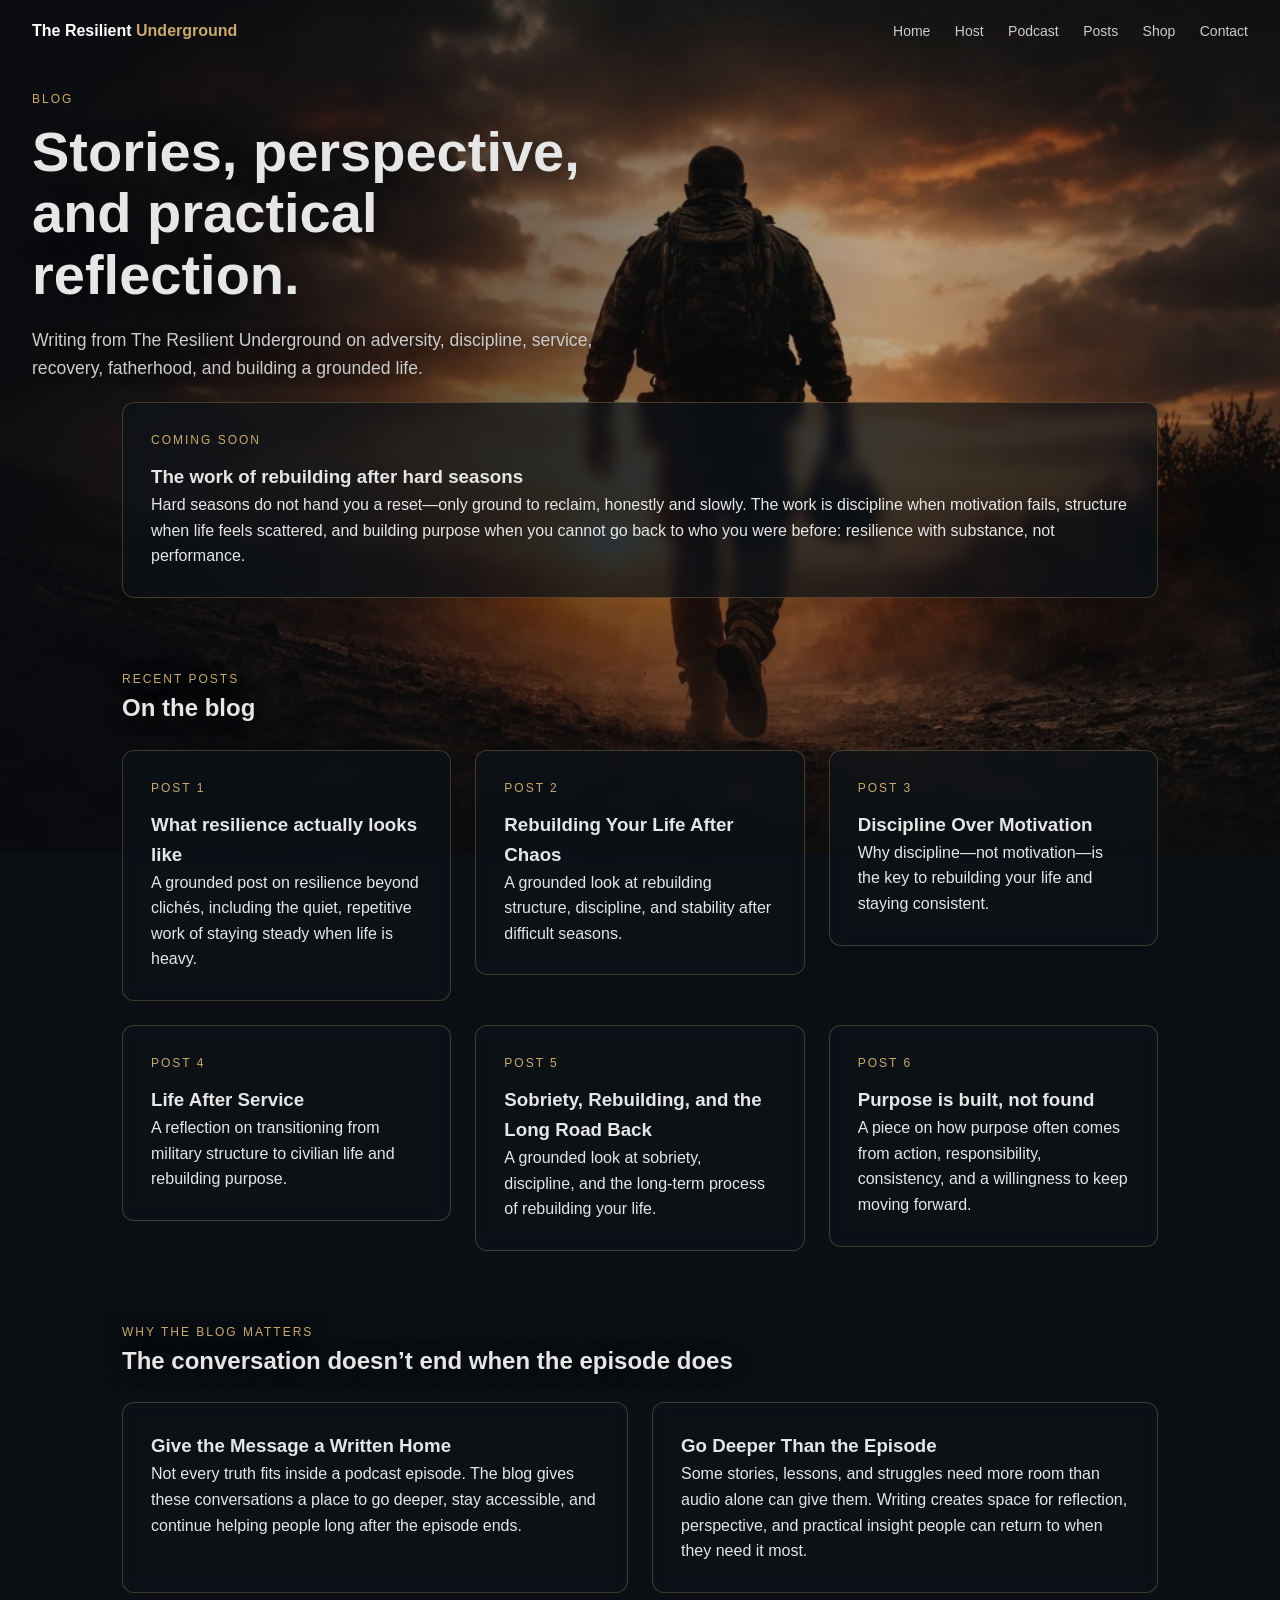
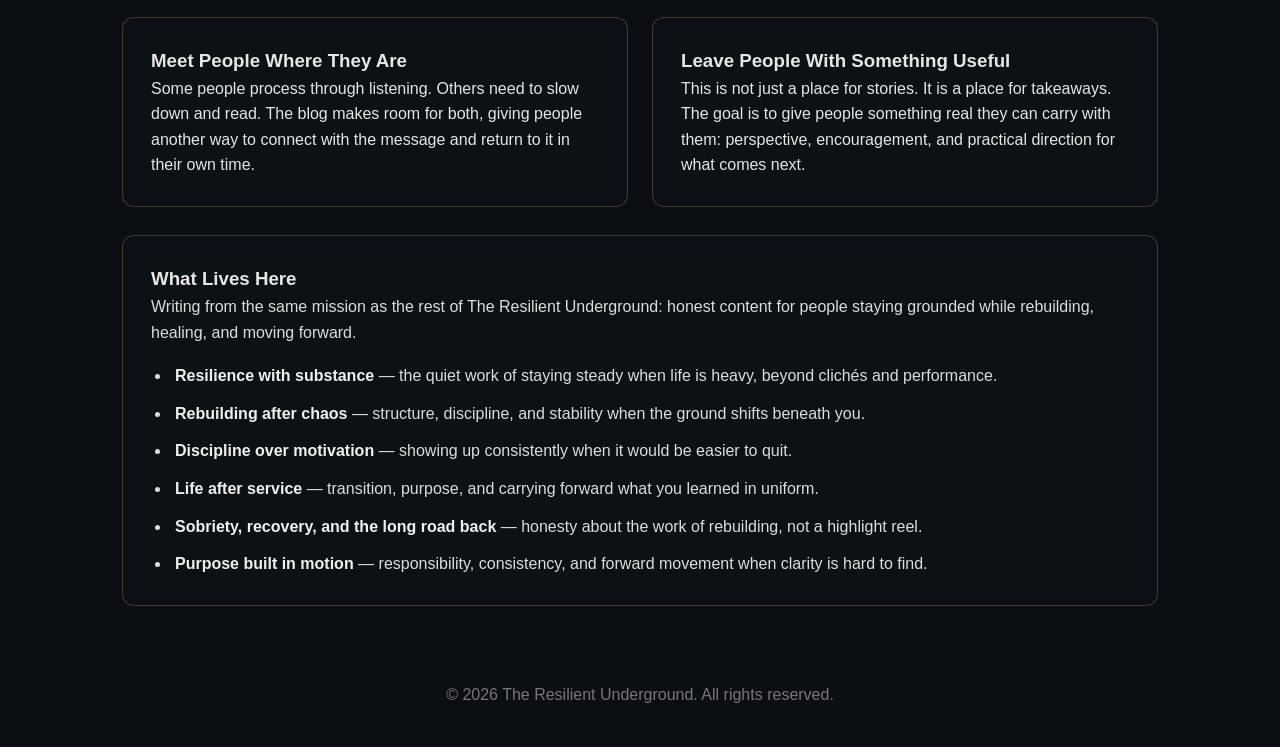
==== commit eefa97fa: "Overlay page content on the hero image across all subpages Content sections now ride up over the low" ====
--- a/blog.html
+++ b/blog.html
@@ -7,7 +7,7 @@
 <link rel="apple-touch-icon" href="favicon.png" />
 <title>Blog | The Resilient Underground</title>
 <meta name="description" content="Blog posts from The Resilient Underground on resilience, mental health, rebuilding, fatherhood, and purpose." />
-<link rel="stylesheet" href="styles.css?v=20260422-2"/>
+<link rel="stylesheet" href="styles.css?v=20260707"/>
 </head>
 <body>
 
@@ -38,7 +38,7 @@
 </div>
 </header>
 
-<main>
+<main class="overlay-main">
 <section id="featured-post" class="section" aria-label="Featured post">
 <div class="card">
 <p class="eyebrow">Coming Soon</p>
--- a/styles.css
+++ b/styles.css
@@ -775,6 +775,65 @@
   filter: none;
 }
 
+/* CONTENT OVERLAY — page content rides up over the lower hero photo.
+   Photo height is 100vw*682/1024 ≈ 66.6vw; content starts at ≈43% of the
+   photo (the hero figure's waistline) ≈ 28.6vw, so pull-up ≈ 38vw. */
+.overlay-main {
+  position: relative;
+  z-index: 3;
+  margin-top: -38vw;
+}
+
+.overlay-main .section {
+  padding-top: 36px;
+  padding-bottom: 36px;
+}
+
+.overlay-main .section-alt {
+  background: transparent;
+}
+
+.overlay-main .section-header {
+  margin-bottom: 22px;
+}
+
+.overlay-main .section-header h2,
+.overlay-main .section-header p {
+  text-shadow: 0 2px 18px rgba(0, 0, 0, 0.65);
+}
+
+/* Frosted-glass cards keep the photo visible behind the copy */
+.overlay-main .card,
+.overlay-main .host-bio {
+  background: rgba(13, 18, 24, 0.72);
+  backdrop-filter: blur(7px);
+  -webkit-backdrop-filter: blur(7px);
+  border-color: rgba(201, 169, 110, 0.28);
+}
+
+/* Host bio is plain text, not a card — give it the same frosted backing */
+.overlay-main .host-bio {
+  border: 1px solid rgba(201, 169, 110, 0.28);
+  border-radius: 12px;
+  padding: 28px;
+}
+
+/* Below ~1000px the photo strip is too short to hold content — stack normally */
+@media (max-width: 1000px) {
+  .overlay-main {
+    margin-top: 0;
+  }
+
+  .overlay-main .section {
+    padding-top: 80px;
+    padding-bottom: 80px;
+  }
+
+  .overlay-main .section-alt {
+    background: #11161d;
+  }
+}
+
 /* FOOTER */
 .footer {
   text-align: center;
